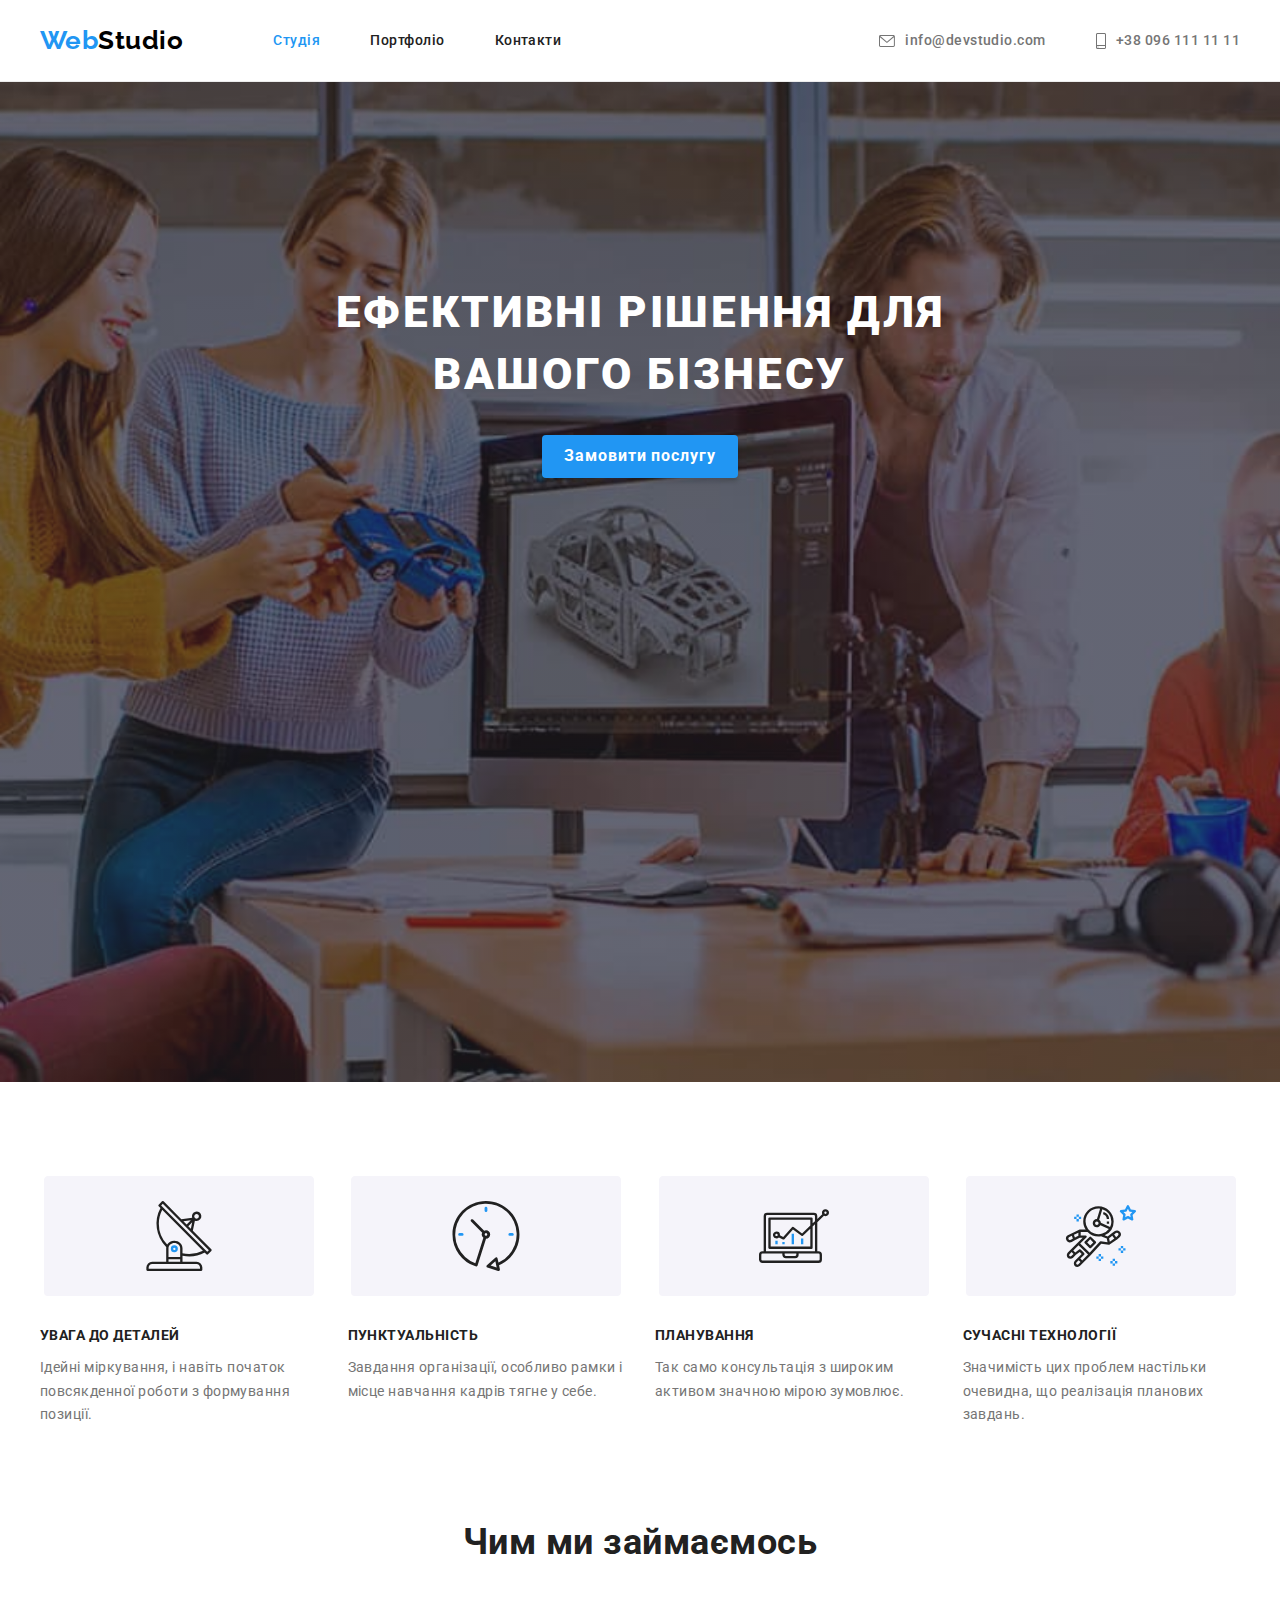
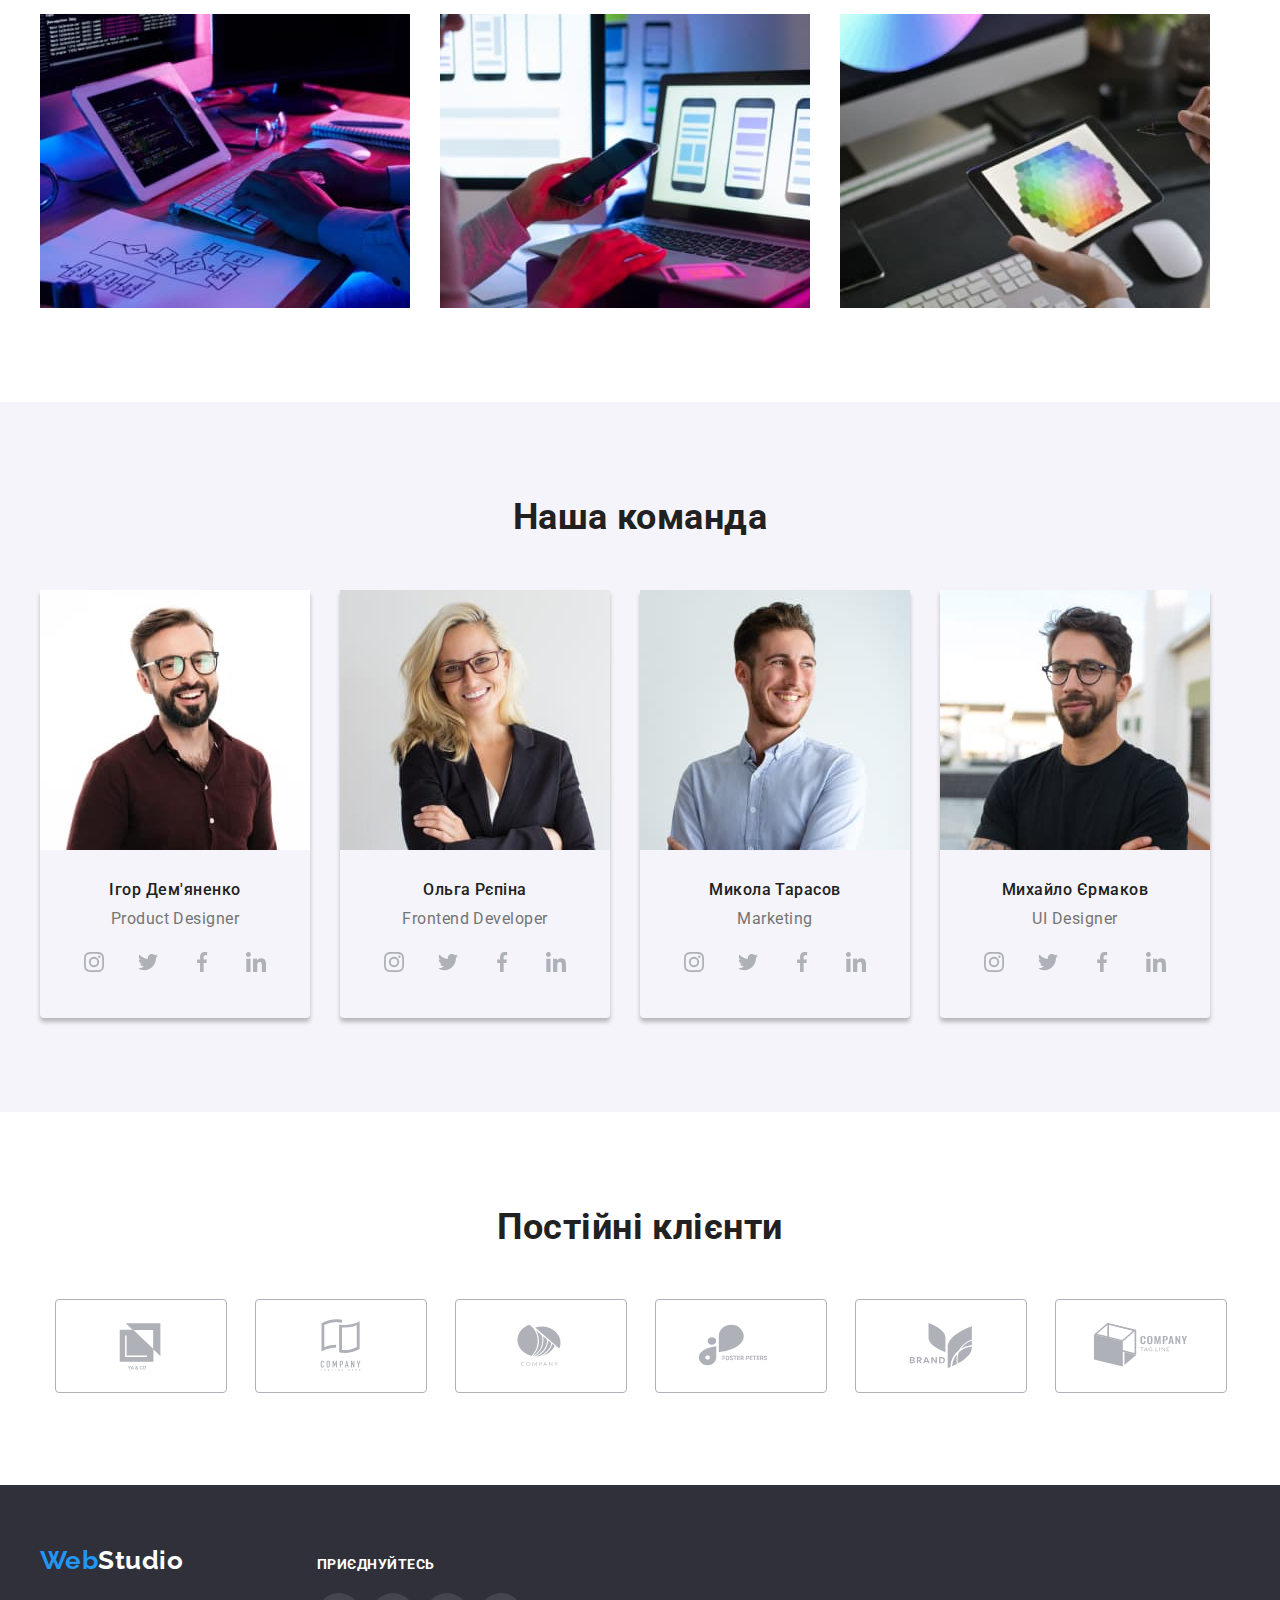
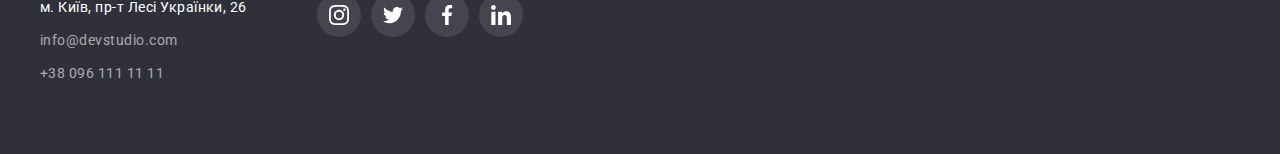
==== index.html @ fdce0c1a "hw4" ====
<!DOCTYPE html>
<html lang="uk">
<head>
    <meta charset="UTF-8">
    <meta http-equiv="X-UA-Compatible" content="IE=edge">
    <meta name="viewport" content="width=device-width, initial-scale=1.0">
    <link rel="preconnect" href="https://fonts.googleapis.com">
    <link rel="preconnect" href="https://fonts.gstatic.com" crossorigin>
    <link href="https://fonts.googleapis.com/css2?family=Raleway:wght@700&family=Roboto:wght@400;500;700;900&display=swap" rel="stylesheet">
    <link rel="stylesheet" href="https://cdnjs.cloudflare.com/ajax/libs/modern-normalize/1.1.0/modern-normalize.min.css" integrity="sha512-wpPYUAdjBVSE4KJnH1VR1HeZfpl1ub8YT/NKx4PuQ5NmX2tKuGu6U/JRp5y+Y8XG2tV+wKQpNHVUX03MfMFn9Q==" crossorigin="anonymous" referrerpolicy="no-referrer"/>
    <link rel="stylesheet" href="./css/styles.css">
    <title>Студія</title>
</head>
<body>
  <header class="header">
    <div class="container">
    <nav class="nav-item">
      <a href="./" class="emblem header-logo"><span class="web-logo">Web</span><span class="studio-logo">Studio</span></a>
    <ul class="site-nav">
      <li class="site-nav-item"><a href="./" class="link current">Студія</a></li>
      <li class="site-nav-item"><a href="./portfolio.html" class="link">Портфоліо</a></li>
      <li class="site-nav-item"><a href="./" class="link">Контакти</a></li>
    </ul>
    <ul class="contact-nav">
      <li class="contact-nav-item"><a class="contact-nav-item" href="mailto:info@devstudio.com"><svg class="header-icon" width="16" height="12"><use href="./image/sprite.svg#icon-envelope"></use></svg>info@devstudio.com</a></li>
      <li class="contact-nav-item"><a class="contact-nav-item" href="tel:+380961111111"><svg class="header-icon" width="10" height="16"><use href="./image/sprite.svg#icon-smartphone"></use></svg>+38 096 111 11 11</a></li>
    </ul>
    </nav>
    </div>
  </header> 
  <main>
    <section class="banner">
      <div class="container">
      <h1 class="banner-title">Ефективні рішення для вашого бізнесу</h1>
      <button type="button" class="button text-button">Замовити послугу</button>
    </div>
    </section>
  <!--Особливості-->
  <section class="section-feature">
    <div class="container">
    <h2 class="visually-hidden">Особливості</h2>
    <ul class="feature">
      <li class="feature-item">
        <div class="feature-picture">
         <svg width="270" height="120" class="feature-icon"><use href="./image/sprite.svg#icon-details"></use></svg>
        </div>
        <h3 class="feature-title">УВАГА ДО ДЕТАЛЕЙ</h3>
        <p class="feature-text">Ідейні міркування, і навіть початок повсякденної роботи з формування позиції.</p>
      </li>
      <li class="feature-item">
        <div class="feature-picture">
         <svg width="270" height="120" class="feature-icon"><use href="./image/sprite.svg#icon-time"></use></svg>
        </div>
        <h3 class="feature-title">ПУНКТУАЛЬНІСТЬ</h3>
        <P class="feature-text">Завдання організації, особливо рамки і місце навчання кадрів тягне у себе.</P>
      </li>
      <li class="feature-item">
        <div class="feature-picture">
         <svg width="270" height="120" class="feature-icon"><use href="./image/sprite.svg#icon-planing"></use></svg>
        </div>
        <h3 class="feature-title">ПЛАНУВАННЯ</h3>
        <p class="feature-text">Так само консультація з широким активом значною мірою зумовлює.</p>
      </li>
      <li class="feature-item">
        <div class="feature-picture">
         <svg width="270" height="120" class="feature-icon"><use href="./image/sprite.svg#icon-technologist"></use></svg>
        </div>
        <h3 class="feature-title">СУЧАСНІ ТЕХНОЛОГІЇ</h3>
        <p class="feature-text">Значимість цих проблем настільки очевидна, що реалізація планових завдань.</p>
      </li>
    </ul>
    </div>
  </section>
  <!--Чим ми займаємось-->
  <section class="section">
    <div class="container">
    <h2 class="section-title ">Чим ми займаємось</h2>
    <ul class="section-group">
      <li class="section-item">
        <img src="./image/box1.jpg" alt="людина друкує на клавіатурі" width="370" height="294">
      </li>
      <li class="section-item">
        <img src="./image/box2.jpg" alt="людина тримає телефон в руках" width="370" height="294">
      </li>
      <li class="section-item">
        <img src="./image/box3.jpg" alt="людина тримає планшет і стилус" width="370" height="294">
      </li>
    </ul>
    </div>
  </section>
  <!--Наша команда-->
  <section class="team">
    <div class="container">
    <h2 class="team-title">Наша команда</h2>
    <ul class="team-list">
      <li class="team-item">
        <img src="./image/teamcard1.jpg" alt="чоловік шатен в окулярах" width="270" height="260" class="image">
        <div class="team-text team-sub">
           <h2 class="team-name">Ігор Дем'яненко</h2>
           <p class="team-work">Product Designer</p>
          <ul class="team-sub-list">
            <li class="team-sub-item">
              <a class="team-sub-link" href="#">
                <svg class="team-sub-icon" width="20" height="20">
                  <use href="./image/sprite.svg#icon-instagram"></use>
                </svg>
              </a>
            </li>
            <li class="team-sub-item">
              <a class="team-sub-link" href="#">
              <svg class="team-sub-icon" width="20" height="20">
                <use href="./image/sprite.svg#icon-twitter"></use>
              </svg>
              </a>
            </li>
            <li class="team-sub-item">
              <a class="team-sub-link" href="#">
              <svg class="team-sub-icon" width="20" height="20">
                <use href="./image/sprite.svg#icon-facebook"></use>
              </svg>
               </a>
            </li>
            <li class="team-sub-item">
              <a class="team-sub-link" href="#">
              <svg class="team-sub-icon" width="20" height="20">
                <use href="./image/sprite.svg#icon-linkedin"></use>
              </svg>
              </a>
            </li>
          </ul>
        </div>
      </li>
      <li class="team-item">
        <img src="./image/teamcard2.jpg" alt="жінка блондинка в окулярах" width="270" height="260" class="image">
        <div class="team-text">
          <h2 class="team-name">Ольга Рєпіна</h2>
          <p class="team-work">Frontend Developer</p>
          <ul class="team-sub-list">
            <li class="team-sub-item">
              <a class="team-sub-link" href="#">
                <svg class="team-sub-icon" width="20" height="20">
                  <use href="./image/sprite.svg#icon-instagram"></use>
                </svg>
              </a>
            </li>
            <li class="team-sub-item">
              <a class="team-sub-link" href="#">
              <svg class="team-sub-icon" width="20" height="20">
                <use href="./image/sprite.svg#icon-twitter"></use>
              </svg>
            </a>
            </li>
            <li class="team-sub-item">
              <a class="team-sub-link" href="#">
              <svg class="team-sub-icon" width="20" height="20">
                <use href="./image/sprite.svg#icon-facebook"></use>
              </svg>
            </a>
            </li>
            <li class="team-sub-item">
              <a class="team-sub-link" href="#">
              <svg class="team-sub-icon" width="20" height="20">
                <use href="./image/sprite.svg#icon-linkedin"></use>
              </svg>
            </a>
            </li>
          </ul>
        </div>
      </li>
      <li class="team-item">
        <img src="./image/teamcard3.jpg" alt="чоловік шатен в блакитній сорочці" width="270" height="260" class="image">
        <div class="team-text">
           <h2 class="team-name">Микола Тарасов</h2>
           <p class="team-work">Marketing</p>
          <ul class="team-sub-list">
            <li class="team-sub-item">
              <a class="team-sub-link" href="#">
                <svg class="team-sub-icon" width="20" height="20">
                  <use href="./image/sprite.svg#icon-instagram"></use>
                </svg>
              </a>
            </li>
            <li class="team-sub-item">
              <a class="team-sub-link" href="#">
              <svg class="team-sub-icon" width="20" height="20">
                <use href="./image/sprite.svg#icon-twitter"></use>
              </svg>
            </a>
            </li>
            <li class="team-sub-item">
              <a class="team-sub-link" href="#">
              <svg class="team-sub-icon" width="20" height="20">
                <use href="./image/sprite.svg#icon-facebook"></use>
              </svg>
            </a>
            </li>
            <li class="team-sub-item">
              <a class="team-sub-link" href="#">
              <svg class="team-sub-icon" width="20" height="20">
                <use href="./image/sprite.svg#icon-linkedin"></use>
              </svg>
            </a>
            </li>
          </ul>
        </div>
      </li>
      <li class="team-item">
        <img src="./image/teamcard4.jpg" alt="бородатий чоловік брюнет в окулярах" width="270" height="260" class="image">
        <div class="team-text">
           <h2 class="team-name">Михайло Єрмаков</h2>
           <p class="team-work">UI Designer</p>
          <ul class="team-sub-list">
            <li class="team-sub-item">
              <a class="team-sub-link" href="#">
                <svg class="team-sub-icon" width="20" height="20">
                  <use href="./image/sprite.svg#icon-instagram"></use>
                </svg>
              </a>
            </li>
            <li class="team-sub-item">
              <a class="team-sub-link" href="#">
              <svg class="team-sub-icon" width="20" height="20">
                <use href="./image/sprite.svg#icon-twitter"></use>
              </svg>
            </a>
            </li>
            <li class="team-sub-item">
              <a class="team-sub-link" href="#">
              <svg class="team-sub-icon" width="20" height="20">
                <use href="./image/sprite.svg#icon-facebook"></use>
              </svg>
            </a>
            </li>
            <li class="team-sub-item">
              <a class="team-sub-link" href="#">
              <svg class="team-sub-icon" width="20" height="20">
                <use href="./image/sprite.svg#icon-linkedin"></use>
              </svg>
            </a>
            </li>
          </ul>
        </div>
      </li>
    </ul>
    </div>
  </section>
  <section class="clients">
    <div class="contain">
      <h2 class="clients-title">Постійні клієнти</h2>
      <ul class="clients-list">
        <li class="clients-item">
          <a class="clients-link" href="#">
            <svg class="clients-logo" width="106" height="60">
              <use href="./image/sprite.svg#icon-yaandco"></use>
            </svg>
          </a>
        </li>
        <li class="clients-item">
          <a class="clients-link" href="#">
            <svg class="clients-logo" width="106" height="60">
              <use href="./image/sprite.svg#icon-taglinehere"></use>
            </svg>
          </a>
        </li>
        <li class="clients-item">
          <a class="clients-link" href="#">
            <svg class="clients-logo" width="106" height="60">
              <use href="./image/sprite.svg#icon-company"></use>
            </svg>
          </a>
        </li>
        <li class="clients-item">
          <a class="clients-link" href="#">
            <svg class="clients-logo" width="106" height="60">
              <use href="./image/sprite.svg#icon-fosterpeters"></use>
            </svg>
          </a>
        </li>
        <li class="clients-item">
          <a class="clients-link" href="#">
            <svg class="clients-logo" width="106" height="60">
              <use href="./image/sprite.svg#icon-brand"></use>
            </svg>
          </a>
        </li>
        <li class="clients-item">
          <a class="clients-link" href="#">
            <svg class="clients-logo" width="106" height="60">
              <use href="./image/sprite.svg#icon-tagline"></use>
            </svg>
          </a>
        </li>
      </ul>
    </div>
  </section>
  </main>
  <footer class="footer">
    <div class="container footer-content">
      <div class="footer-connection">
      <a href="./" class="emblem footer-logo"><span class="web-logo">Web</span><span class="studio-logo-footer">Studio</span></a>
      <address>
      <ul class="footer-information">
        <li class="footer-item"><a href="https://goo.gl/maps/CPtrU1FHBa2aNyZL9" target="_blank" rel="noopener noreferrer nofollow" class="footer-adress">м. Київ, пр-т Лесі Українки, 26</a>  </li>
        <li class="footer-item"><a href="mailto:info@devstudio.com" class="footer-contact">info@devstudio.com</a></li>
        <li class="footer-item"><a href="tel:+380961111111" class="footer-contact">+38 096 111 11 11</a></li>
      </ul>
      </address>
      </div>
      <div class="subscribe">
        <span class="subscribe-title">ПРИЄДНУЙТЕСЬ</span>
        <ul class="subscribe-list">
        <li class="subscribe-item">
          <a class="subscribe-link" href="#">
            <svg  width="20px" height="20px">
              <use class="subsribe-icon" href="./image/sprite.svg#icon-instagram"></use>
            </svg>
          </a>
        </li>
        <li class="subscribe-item">
          <a class="subscribe-link" href="#">
            <svg class="subsribe-icon" width="20" height="20">
              <use href="./image/sprite.svg#icon-twitter" ></use>
            </svg>
          </a>
        </li>
        <li class="subscribe-item">
          <a class="subscribe-link" href="#">
            <svg class="subsribe-icon" width="20" height="20">
              <use href="./image/sprite.svg#icon-facebook" ></use>
            </svg>
          </a>
        </li>
        <li class="subscribe-item"> 
          <a class="subscribe-link" href="#">
            <svg class="subsribe-icon" width="20" height="20">
             <use href="./image/sprite.svg#icon-linkedin" ></use>
            </svg>
          </a>
        </li>
        </ul>
      </div>
    </div>
  </footer>
</body>
</html>
---- css/styles.css ----
:root{--main-background-color:#FFFFFF;
--title-text-color:#212121;
--main-text-color:#757575;
--accent:#2196F3;
--fill-icon:#AFB1B8;}

/* основний колір фону #F5F5F5 */
/* колір хедера #ECECEC */
/* колір головної секції #2F303A */
/* колір командної секції #F5F4FA*/
/* колір футера #2F303A */

body{
    margin: 0;
    background-color: var(--main-background-color);
    color: var(--main-text-color); 
    font-family: Roboto, Geneva, Arial, Helvetica, sans-serif;
    letter-spacing:0.03em;
}
.header{display: flex;
    background-color:var(--main-background-color);
    border-bottom: 1px solid #ECECEC;}
ul,h1,h2,h3,p {
    padding:0;
    margin:0;
    list-style: none;
    }
.container{
    padding-left: 15px;
    padding-right: 15px;
    margin-left: auto;
    margin-right: auto;
    width: 1200px;
}
.image{display: block;}

/* Навігація сайту */
.nav-item{display: flex; align-items: center;}
.site-nav { display: flex;}
.site-nav-item {margin-right: 50px;}
.site-nav-item:last-child{margin-right: 0;}
.site-nav .link {
    display: block;
    padding-top: 30px;
    padding-bottom: 30px;
    color:var(--title-text-color);
    text-decoration: none; 
    font-weight: 500;
    font-size: 14px; 
    line-height: 1.1;
} 
.site-nav .link:hover, .site-nav .link:focus {color:var(--accent)}
.site-nav .link.current{color:var(--accent);}
.contact-nav {display: flex; margin-left: auto;}
.contact-nav-item {
    display: inline-flex;
    align-items: center;
    margin-right: 50px;}
.contact-nav-item:last-child{margin-right: 0;}
.contact-nav a {
    color:var(--main-text-color);
    text-decoration: none;
    font-weight: 500;
    font-size: 14px; 
    line-height: 1.1;
}
.contact-nav a:hover, .contact-nav a:focus, .header-icon:hover {color:var(--accent); fill: var(--accent);}
.header-icon{
    margin-right: 10px;
    fill:currentColor;}
.emblem{text-decoration: none;
    font-family: 'Raleway';
    font-weight: 700; 
    font-size: 26px; 
    line-height:1.2;}
.web-logo{
    color:var(--accent); 
    font-family: 'Raleway';
    font-weight: 700;
}
.studio-logo{
    color:#000000;
    font-family: 'Raleway';
    font-weight: 700;
}
.header-logo {
    margin-right: 90px;
    padding-top:25px;
    padding-bottom: 25px;
}
.current {color: var(--accent);text-decoration: none;}

/* Основний контент Студії */

.visually-hidden {
    position: absolute;
    width: 1px;
    height: 1px;
    margin: -1px;
    border: 0;
    padding: 0;
    white-space: nowrap;
    clip-path: inset(100%);
    clip: rect(0 0 0 0);
    overflow: hidden;
}

.section-title, .team-title, .clients-title {
    margin-bottom: 50px;
    color: var(--title-text-color);
    font-size: 36px;
    line-height:1.2;
    text-align: center;
    margin-top: 0;
}
.feature-text, .team-work {color:var(--main-text-color);}
/* Банер */
.banner{padding-top: 200px;
    padding-bottom: 200px;
    text-align: center;
    max-width:1600px;
    height: 600px;
    margin-left: auto;
    margin-right: auto;
    background-image: linear-gradient(to right, rgba(47,48,58,0.4), rgba(47,48,58,0.4)), url(../image/banner.jpg);
    background-color: #2F303A;
    background-repeat: no-repeat;
    background-position: center;
    background-size:cover;}
.banner-title{
    margin-top: 0;
    margin-right: auto;
    margin-left: auto;
    margin-bottom: 0;
    margin-bottom: 30px;
    width: 700px;
    color:var(--main-background-color);
    font-size: 44px;
    font-weight: 900;
    line-height: 1.4;
    letter-spacing: 0.06em; 
    text-transform: uppercase;
}
.button{
    padding: 10px 30px;
    background-color:#2196F3;
    border:none;
    box-shadow: 0px 4px 4px rgba(0, 0, 0, 0.15);
    border-radius: 4px;
    cursor: pointer;
    font-family: inherit;
}
.button :hover, .button :focus {background-color:#188CE8}
.text-button{
    color: #FFFFFF;
    font-size: 16px; 
    line-height: 1.9; 
    font-weight: 700;
    letter-spacing: 0.06em;
}
/* Особливості */
.section-feature {
    background-color: var(--main-background-color);
    padding-top: 94px;
    padding-bottom: 94px; 
}
.feature{display: flex;}
.feature-item{flex-basis: calc((100% - 90px) / 4); padding: 0; margin-right: 30px;}
.feature-picture{
    display: flex;
    justify-content: center;
    height: 120px;
    border-radius: 4px;
    margin-bottom: 30px;}
.feature-icon{
    width: 270px;
    height: 120px;
    fill: currentColor;}
.feature-item:last-child{margin-right: 0;}
.feature-title{
    color: var(--title-text-color); 
    font-size: 14px; 
    line-height: 1.4; 
    text-transform: uppercase;
    margin-bottom: 10px;
    margin-top: 0;
}
.feature-text{ font-size: 14px; line-height:1.7;}
/* Чим ми займаємось */
.section{ 
    padding-bottom: 94px;
    background-color:var(--main-background-color);}
.section-group{display: flex;align-items: center;}
.section-item{
    margin-right: 30px;
    width: 370px;
    height: 294px;}
.section-item:last-child{margin-right: 0;}
/* Наша команда */
.team{
    padding-top: 94px;
    padding-bottom: 94px;
    margin-top: 0;
    background-color:#F5F4FA;}
.team-name{margin-bottom: 10px;
    color:var(--title-text-color);
    font-size: 16px;
    line-height:1.2;
    text-align: center;
    font-weight: 500;}
.team-list{display:flex; align-items: center;}
.team-item{
    margin-right: 30px;
    width: 270px;
    height: 428px;
    box-shadow:0px 4px 4px rgba(0, 0, 0, 0.25);
    border-radius: 0px 0px 4px 4px;}
.team-work{
    font-size: 16px;
    line-height: 1.2; 
    text-align: center;}
.team-text{padding-top: 30px; padding-bottom: 30px;}
.team-item:last-child{margin-right: 0;}
.team-sub-list{display: flex;
    justify-content: center;
    gap: 10px;
    margin-top: 12px;}
.team-sub-link{
    display: flex;
    justify-content: center;
    align-items: center;
    width: 44px;
    height: 44px;
    border-radius: 50%;
    fill:var(--fill-icon);}
.team-sub-link:hover {fill:#FFFFFF;background-color: var(--accent);}

    /* Постійні клієнти */

.clients{
    padding-top: 94px;
    padding-bottom: 94px;
    margin-top: 0;
    background-color:var(--main-background-color);}
.clients-list{
    display:flex; 
    align-items: center; 
    justify-content: center;}
.clients-item{
    margin-right: 30px; 
    width: 170px; 
    height: 92px;}
.clients-item:last-child{margin-right: 0;}
.clients-link{ display: flex;
    justify-content: center;
    align-items: center;
    width: 100%;
    height: 100%;
    border: 1px solid var(--fill-icon);
    border-radius: 4px;
    fill: var(--fill-icon);}
.clients-link:hover {border: 1px solid var(--accent); fill:var(--accent);}

    /* Портфоліо */

.filter{padding-top: 94px; padding-bottom: 94px;}
.buttonlist{display:flex; 
    margin-bottom: 50px;
    align-items: center;
    justify-content: center;}
.buttonlist-item{margin-right: 8px;}
.buttonlist-item:last-child{margin-right: 0;}
.filter-button{
    display: flex;
    text-align: center;
    cursor: pointer;
    background-color: #F5F4FA; 
    color:var(--title-text-color); 
    border:none;
    font-weight: 500; 
    font-size: 16px;
    line-height: 1.6;
    font-family: inherit;
    border-radius: 4px;
}
.text-button{padding: 6px 22px;}
.filter-button:hover,.filter-button:focus {background-color: var(--accent);
    color:var(--main-background-color);
    box-shadow:0px 4px 4px rgba(0, 0, 0, 0.25);}
.projects{display:flex;flex-wrap:wrap;}
.projects-item{
    margin-right: 30px;
    margin-bottom: 30px;
    width: 370px;
}
.projects-item:hover{box-shadow:0px 4px 4px rgba(0, 0, 0, 0.25);}
.projects-item:nth-child(3n){margin-right: 0;}
.projects-item:nth-last-child(-n + 3){margin-bottom: 0;}
.projects-link{text-decoration: none;}
.projects-name{
    color:var(--title-text-color); 
    font-weight:700;
    font-size: 18px;
    line-height: 2; 
    letter-spacing: 0.06em;}
.projects-mean{
    color:var(--main-text-color);
    font-size: 16px;
    line-height: 1.9;}
.projects-text{padding: 20px 24px; border-right:1px solid #EEEEEE; border-bottom:1px solid #EEEEEE; border-left: 1px solid #EEEEEE;}

/* Підвал сайту */

.footer{padding-top: 60px;
    padding-bottom: 60px;
    background-color: #2F303A;}
.footer-content{display: flex; align-items: baseline;}
.footer-logo{display: block;
    margin-bottom: 20px;
    font-style: normal;}
.studio-logo-footer{color:var(--main-background-color)}
.footer-information{font-style:normal;}
.footer-item{margin-bottom: 9px;}
.footer-adress{
    color: var(--main-background-color);
    text-decoration:none;
    font-size: 14px;
    line-height:1.7;}
.footer-contact{
    color: rgba(255, 255, 255, 0.6);
    text-decoration:none;
    font-size: 14px;
    line-height:1.7;}
.footer-contact:hover , .footer-contact:focus{color:var(--accent);}

.subscribe{margin-left: 70px;}
.subscribe-title{
    font-weight: 700;
    font-size: 14px;
    line-height: 1.1;
    text-transform: uppercase;
    color:#FFFFFF;}
.subscribe-list{ display:flex; 
    align-items: center; 
    justify-content: center;
    margin-top: 20px;}
.subscribe-item{margin-right: 10px;}
.subscribe-link{ 
    display: flex;
    justify-content: center;
    align-items: center;
    background: rgba(255,255,255,0.1);
    border-radius: 50%;
    width: 44px;
    height: 44px;
    fill: #FFFFFF;}
.subscribe-link:hover{background-color: var(--accent);}
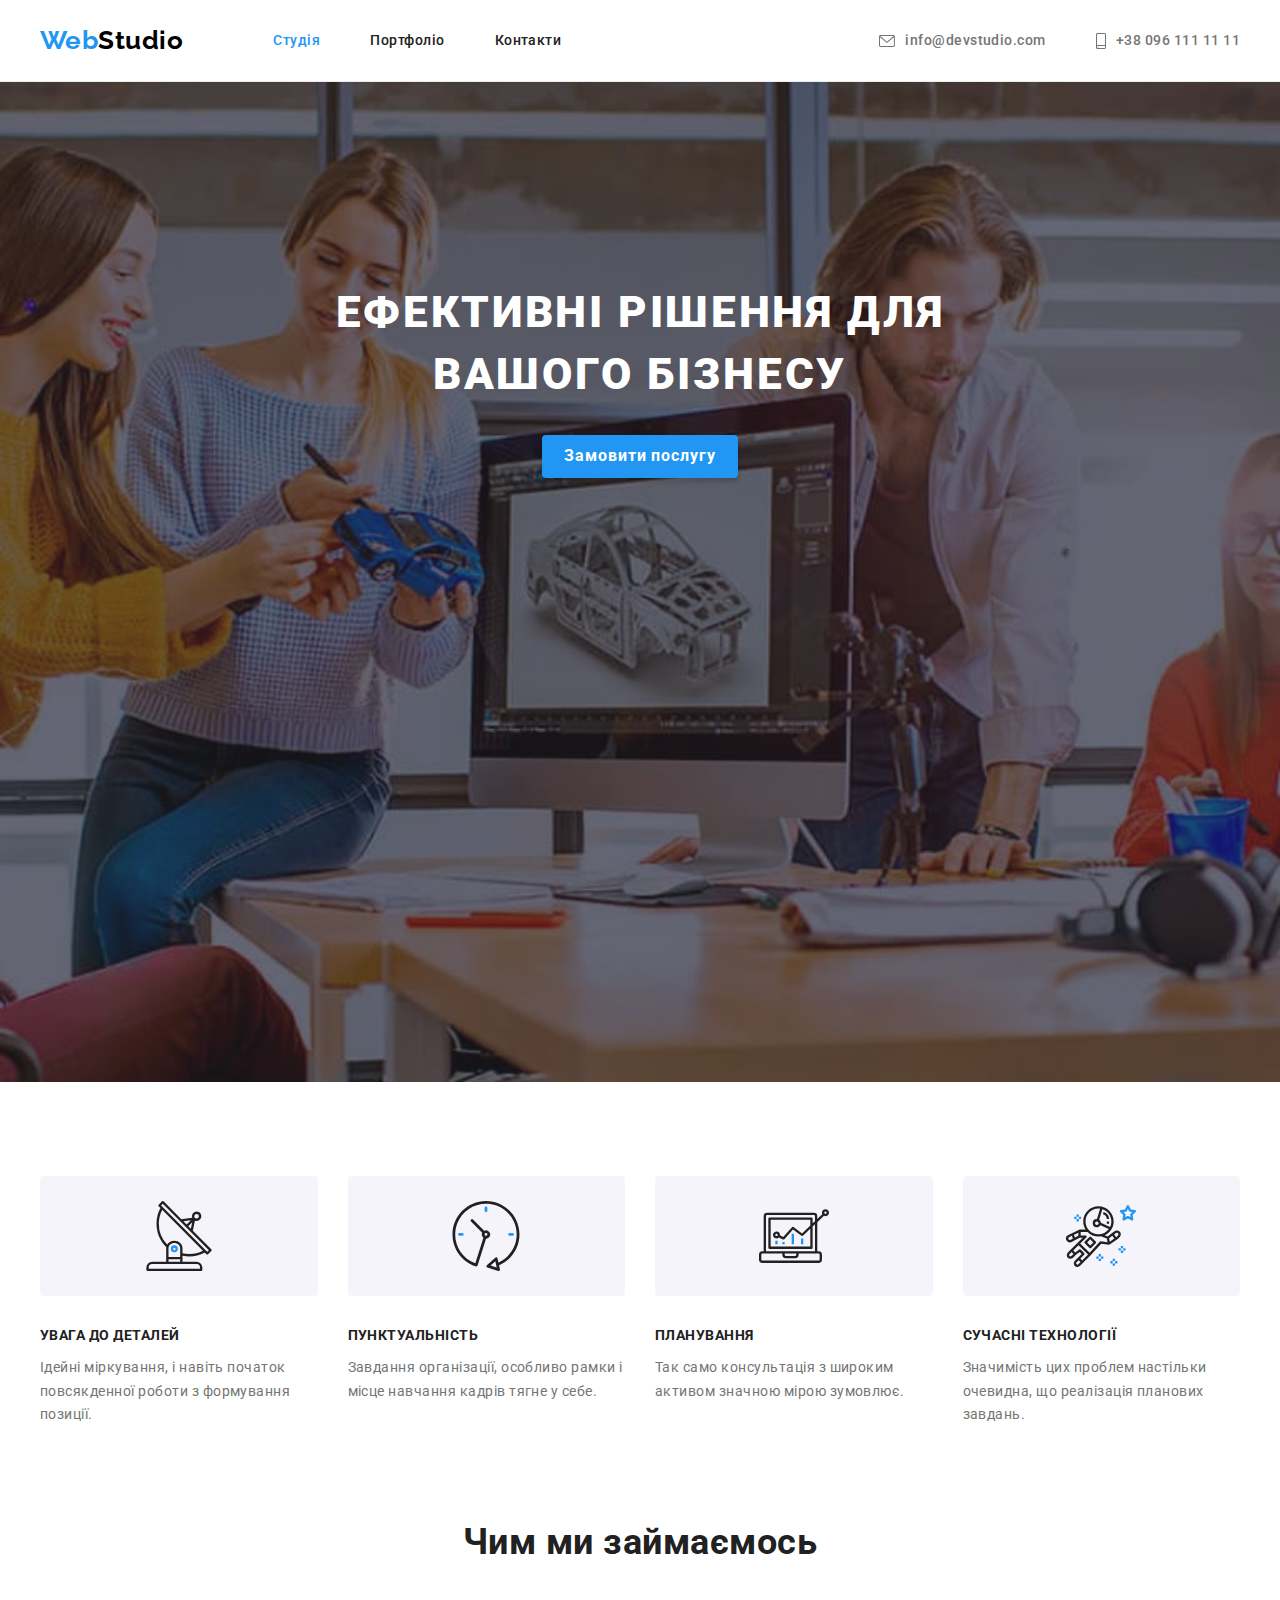
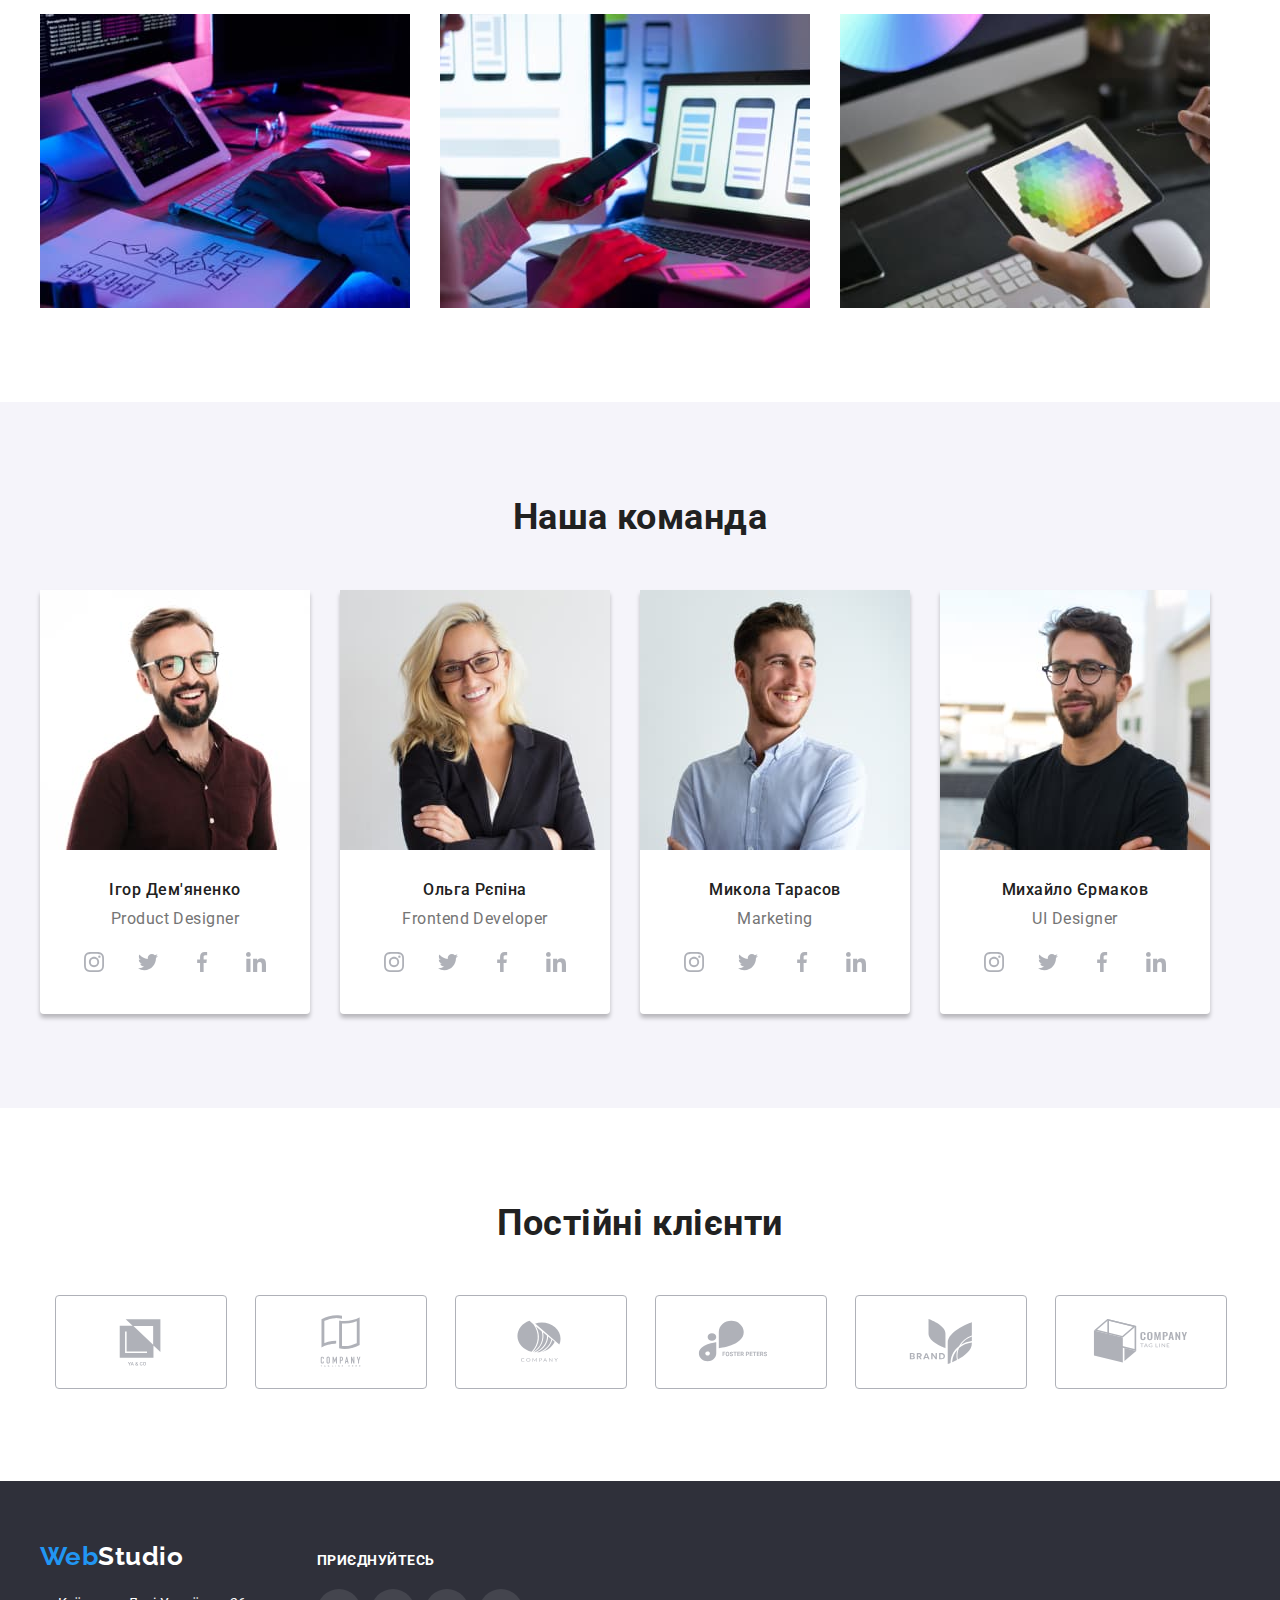
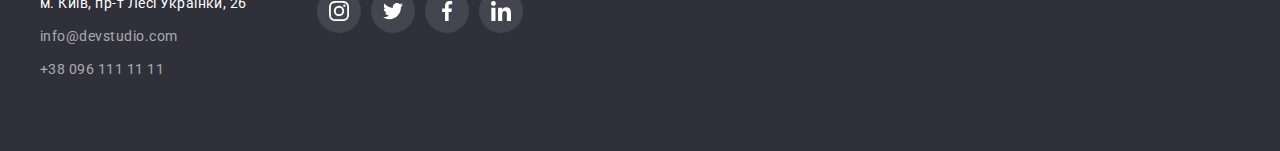
==== commit 84c2e975: "hw5" ====
--- a/index.html
+++ b/index.html
@@ -42,28 +42,28 @@
     <ul class="feature">
       <li class="feature-item">
         <div class="feature-picture">
-         <svg width="270" height="120" class="feature-icon"><use href="./image/sprite.svg#icon-details"></use></svg>
+         <svg width="70" height="70" class="feature-icon"><use href="./image/sprite.svg#icon-antena"></use></svg>
         </div>
         <h3 class="feature-title">УВАГА ДО ДЕТАЛЕЙ</h3>
         <p class="feature-text">Ідейні міркування, і навіть початок повсякденної роботи з формування позиції.</p>
       </li>
       <li class="feature-item">
         <div class="feature-picture">
-         <svg width="270" height="120" class="feature-icon"><use href="./image/sprite.svg#icon-time"></use></svg>
+         <svg width="70" height="70" class="feature-icon"><use href="./image/sprite.svg#icon-clock"></use></svg>
         </div>
         <h3 class="feature-title">ПУНКТУАЛЬНІСТЬ</h3>
         <P class="feature-text">Завдання організації, особливо рамки і місце навчання кадрів тягне у себе.</P>
       </li>
       <li class="feature-item">
         <div class="feature-picture">
-         <svg width="270" height="120" class="feature-icon"><use href="./image/sprite.svg#icon-planing"></use></svg>
+         <svg width="70" height="70" class="feature-icon"><use href="./image/sprite.svg#icon-diagram"></use></svg>
         </div>
         <h3 class="feature-title">ПЛАНУВАННЯ</h3>
         <p class="feature-text">Так само консультація з широким активом значною мірою зумовлює.</p>
       </li>
       <li class="feature-item">
         <div class="feature-picture">
-         <svg width="270" height="120" class="feature-icon"><use href="./image/sprite.svg#icon-technologist"></use></svg>
+         <svg width="70" height="70" class="feature-icon"><use href="./image/sprite.svg#icon-astronaut"></use></svg>
         </div>
         <h3 class="feature-title">СУЧАСНІ ТЕХНОЛОГІЇ</h3>
         <p class="feature-text">Значимість цих проблем настільки очевидна, що реалізація планових завдань.</p>
--- a/css/styles.css
+++ b/css/styles.css
@@ -1,13 +1,13 @@
 :root{--main-background-color:#FFFFFF;
 --title-text-color:#212121;
 --main-text-color:#757575;
+--add-background-color:#F5F4FA;
 --accent:#2196F3;
 --fill-icon:#AFB1B8;}
 
 /* основний колір фону #F5F5F5 */
 /* колір хедера #ECECEC */
 /* колір головної секції #2F303A */
-/* колір командної секції #F5F4FA*/
 /* колір футера #2F303A */
 
 body{
@@ -15,23 +15,20 @@
     background-color: var(--main-background-color);
     color: var(--main-text-color); 
     font-family: Roboto, Geneva, Arial, Helvetica, sans-serif;
-    letter-spacing:0.03em;
-}
+    letter-spacing:0.03em;}
 .header{display: flex;
     background-color:var(--main-background-color);
     border-bottom: 1px solid #ECECEC;}
 ul,h1,h2,h3,p {
     padding:0;
     margin:0;
-    list-style: none;
-    }
+    list-style: none;}
 .container{
     padding-left: 15px;
     padding-right: 15px;
     margin-left: auto;
     margin-right: auto;
-    width: 1200px;
-}
+    width: 1200px;}
 .image{display: block;}
 
 /* Навігація сайту */
@@ -47,8 +44,7 @@
     text-decoration: none; 
     font-weight: 500;
     font-size: 14px; 
-    line-height: 1.1;
-} 
+    line-height: 1.1;} 
 .site-nav .link:hover, .site-nav .link:focus {color:var(--accent)}
 .site-nav .link.current{color:var(--accent);}
 .contact-nav {display: flex; margin-left: auto;}
@@ -62,8 +58,7 @@
     text-decoration: none;
     font-weight: 500;
     font-size: 14px; 
-    line-height: 1.1;
-}
+    line-height: 1.1;}
 .contact-nav a:hover, .contact-nav a:focus, .header-icon:hover {color:var(--accent); fill: var(--accent);}
 .header-icon{
     margin-right: 10px;
@@ -104,7 +99,6 @@
     clip: rect(0 0 0 0);
     overflow: hidden;
 }
-
 .section-title, .team-title, .clients-title {
     margin-bottom: 50px;
     color: var(--title-text-color);
@@ -114,7 +108,8 @@
     margin-top: 0;
 }
 .feature-text, .team-work {color:var(--main-text-color);}
-/* Банер */
+                                              /* Банер */
+
 .banner{padding-top: 200px;
     padding-bottom: 200px;
     text-align: center;
@@ -158,24 +153,22 @@
     font-weight: 700;
     letter-spacing: 0.06em;
 }
-/* Особливості */
+                                            /* Особливості */
+
 .section-feature {
     background-color: var(--main-background-color);
     padding-top: 94px;
-    padding-bottom: 94px; 
-}
+    padding-bottom: 94px;}
 .feature{display: flex;}
 .feature-item{flex-basis: calc((100% - 90px) / 4); padding: 0; margin-right: 30px;}
 .feature-picture{
     display: flex;
     justify-content: center;
+    align-items: center;
     height: 120px;
     border-radius: 4px;
-    margin-bottom: 30px;}
-.feature-icon{
-    width: 270px;
-    height: 120px;
-    fill: currentColor;}
+    margin-bottom: 30px;
+    background-color: var(--add-background-color);}
 .feature-item:last-child{margin-right: 0;}
 .feature-title{
     color: var(--title-text-color); 
@@ -186,7 +179,9 @@
     margin-top: 0;
 }
 .feature-text{ font-size: 14px; line-height:1.7;}
-/* Чим ми займаємось */
+
+                                         /* Чим ми займаємось */
+
 .section{ 
     padding-bottom: 94px;
     background-color:var(--main-background-color);}
@@ -196,12 +191,14 @@
     width: 370px;
     height: 294px;}
 .section-item:last-child{margin-right: 0;}
-/* Наша команда */
+
+                                            /* Наша команда */
+
 .team{
     padding-top: 94px;
     padding-bottom: 94px;
     margin-top: 0;
-    background-color:#F5F4FA;}
+    background-color:var(--add-background-color);}
 .team-name{margin-bottom: 10px;
     color:var(--title-text-color);
     font-size: 16px;
@@ -212,9 +209,9 @@
 .team-item{
     margin-right: 30px;
     width: 270px;
-    height: 428px;
     box-shadow:0px 4px 4px rgba(0, 0, 0, 0.25);
-    border-radius: 0px 0px 4px 4px;}
+    border-radius: 0px 0px 4px 4px;
+background-color: var(--main-background-color);}
 .team-work{
     font-size: 16px;
     line-height: 1.2; 
@@ -233,7 +230,7 @@
     height: 44px;
     border-radius: 50%;
     fill:var(--fill-icon);}
-.team-sub-link:hover {fill:#FFFFFF;background-color: var(--accent);}
+.team-sub-link:hover, .team-sub-link:focus {fill:var(--main-background-color);background-color: var(--accent);}
 
     /* Постійні клієнти */
 
@@ -259,7 +256,7 @@
     border: 1px solid var(--fill-icon);
     border-radius: 4px;
     fill: var(--fill-icon);}
-.clients-link:hover {border: 1px solid var(--accent); fill:var(--accent);}
+.clients-link:hover, .clients-link:focus {border: 1px solid var(--accent); fill:var(--accent);}
 
     /* Портфоліо */
 
@@ -318,7 +315,7 @@
 .footer-logo{display: block;
     margin-bottom: 20px;
     font-style: normal;}
-.studio-logo-footer{color:var(--main-background-color)}
+.studio-logo-footer{color:var(--main-background-color);}
 .footer-information{font-style:normal;}
 .footer-item{margin-bottom: 9px;}
 .footer-adress{
@@ -339,7 +336,7 @@
     font-size: 14px;
     line-height: 1.1;
     text-transform: uppercase;
-    color:#FFFFFF;}
+    color:var(--main-background-color);}
 .subscribe-list{ display:flex; 
     align-items: center; 
     justify-content: center;
@@ -353,5 +350,5 @@
     border-radius: 50%;
     width: 44px;
     height: 44px;
-    fill: #FFFFFF;}
-.subscribe-link:hover{background-color: var(--accent);}+    fill: var(--main-background-color);}
+.subscribe-link:hover, .subscribe-link:focus{background-color: var(--accent);}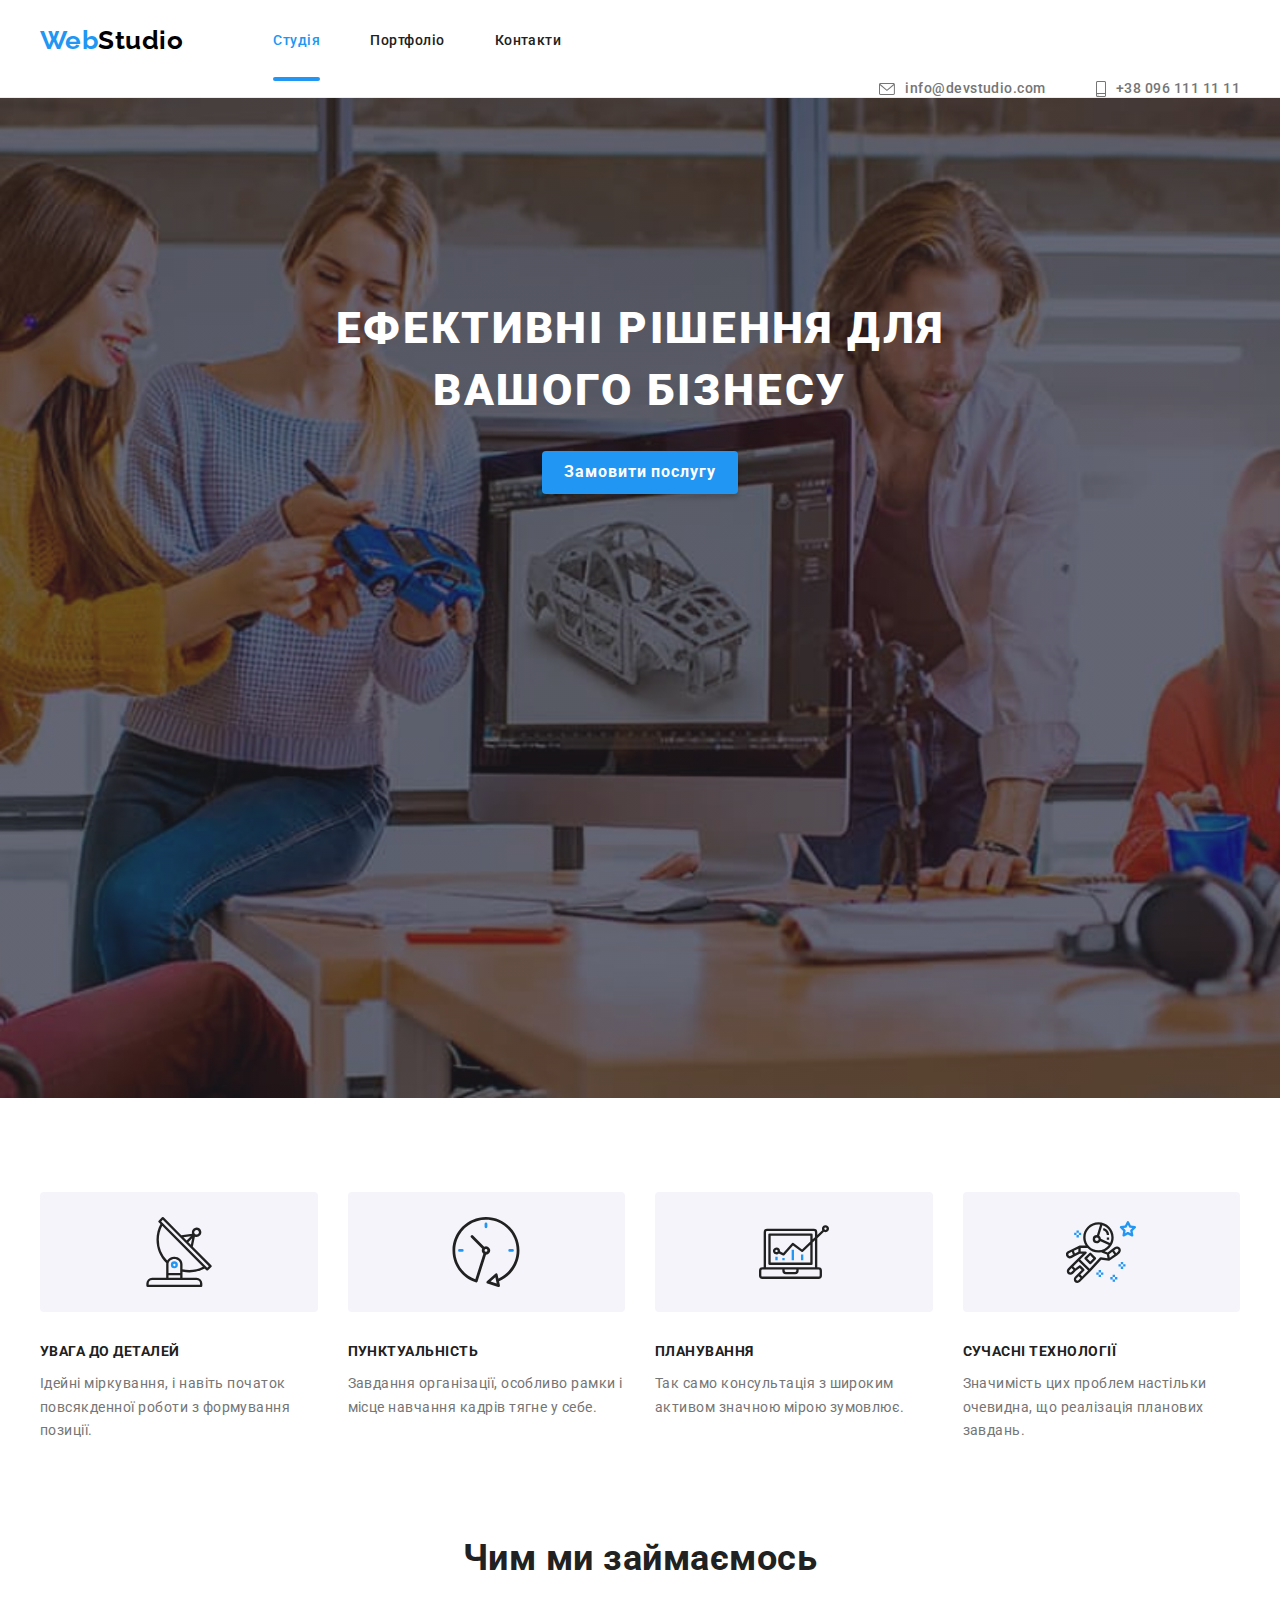
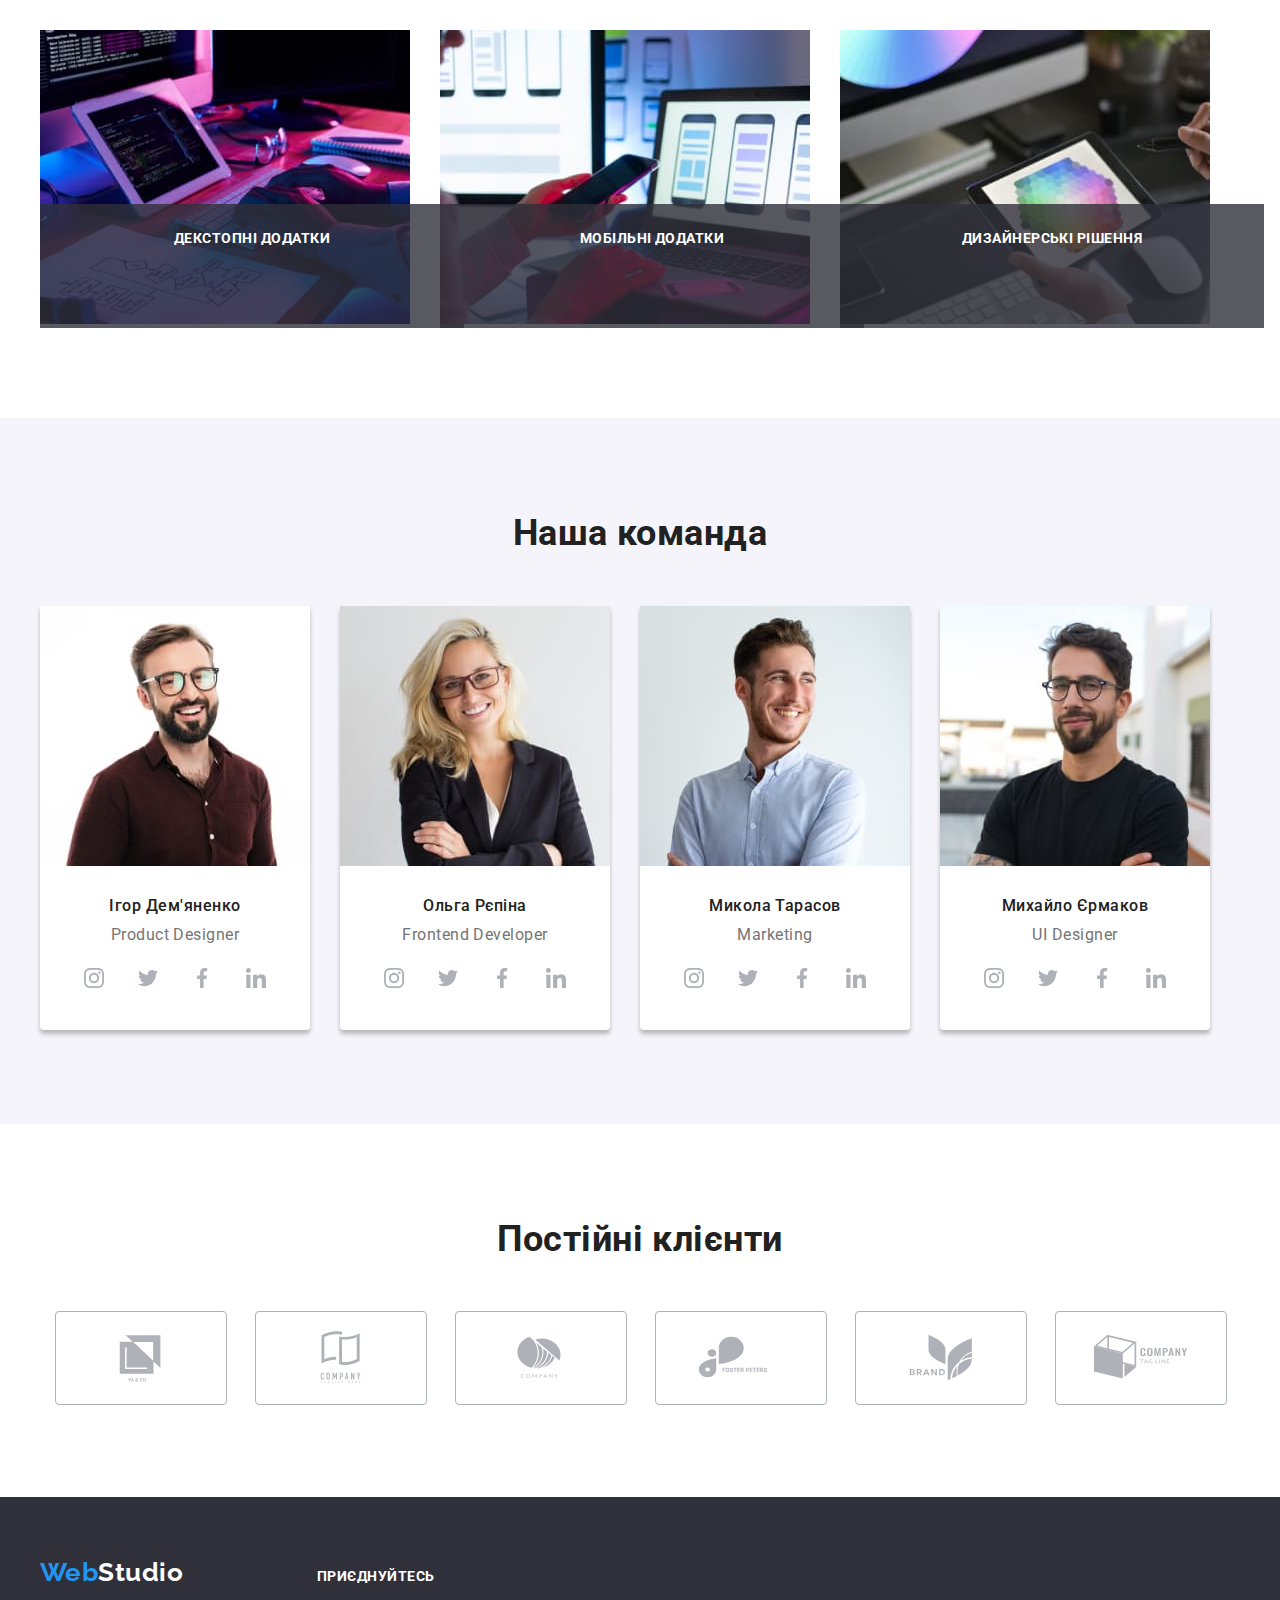
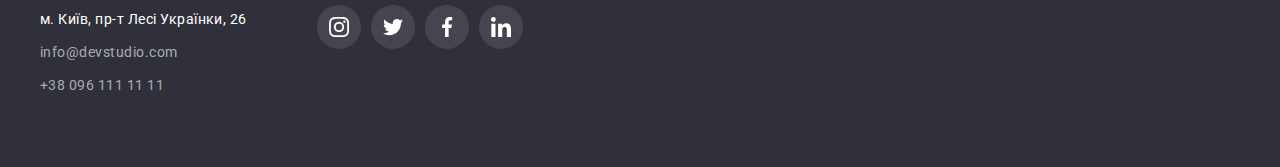
==== commit 0d53a96e: "hw5" ====
--- a/index.html
+++ b/index.html
@@ -21,11 +21,13 @@
       <li class="site-nav-item"><a href="./portfolio.html" class="link">Портфоліо</a></li>
       <li class="site-nav-item"><a href="./" class="link">Контакти</a></li>
     </ul>
+    </nav>
+    <div class="contact-box">
     <ul class="contact-nav">
       <li class="contact-nav-item"><a class="contact-nav-item" href="mailto:info@devstudio.com"><svg class="header-icon" width="16" height="12"><use href="./image/sprite.svg#icon-envelope"></use></svg>info@devstudio.com</a></li>
       <li class="contact-nav-item"><a class="contact-nav-item" href="tel:+380961111111"><svg class="header-icon" width="10" height="16"><use href="./image/sprite.svg#icon-smartphone"></use></svg>+38 096 111 11 11</a></li>
     </ul>
-    </nav>
+    </div>
     </div>
   </header> 
   <main>
@@ -77,13 +79,22 @@
     <h2 class="section-title ">Чим ми займаємось</h2>
     <ul class="section-group">
       <li class="section-item">
+        <div class="section-addition">
         <img src="./image/box1.jpg" alt="людина друкує на клавіатурі" width="370" height="294">
+        <div class="section-label"><p class="section-label-text">ДЕКСТОПНІ ДОДАТКИ</p></div>
+      </div>
       </li>
       <li class="section-item">
+        <div class="section-addition">
         <img src="./image/box2.jpg" alt="людина тримає телефон в руках" width="370" height="294">
+        <div class="section-label"><p class="section-label-text">МОБІЛЬНІ ДОДАТКИ</p></div>
+        </div>
       </li>
       <li class="section-item">
+        <div class="section-addition">
         <img src="./image/box3.jpg" alt="людина тримає планшет і стилус" width="370" height="294">
+        <div class="section-label"><p class="section-label-text">ДИЗАЙНЕРСЬКІ РІШЕННЯ</p></div>
+        </div>
       </li>
     </ul>
     </div>
--- a/css/styles.css
+++ b/css/styles.css
@@ -38,15 +38,28 @@
 .site-nav-item:last-child{margin-right: 0;}
 .site-nav .link {
     display: block;
+    position: relative;
     padding-top: 30px;
     padding-bottom: 30px;
     color:var(--title-text-color);
     text-decoration: none; 
     font-weight: 500;
     font-size: 14px; 
-    line-height: 1.1;} 
+    line-height: 1.1;}
+    /* transition-property: color;
+    transition-duration: 250ms;
+    transition-timing-function: cubic-bezier(0.4, 0, 0.2, 1)}  */
 .site-nav .link:hover, .site-nav .link:focus {color:var(--accent)}
 .site-nav .link.current{color:var(--accent);}
+.link.current::after{position: absolute;
+content:" ";
+bottom: -3px;;
+left:0;
+width: 100%;
+height: 4px;
+background: #2196F3;
+border-radius: 2px;}
+.contact-box{display: flex; margin-left: auto;}
 .contact-nav {display: flex; margin-left: auto;}
 .contact-nav-item {
     display: inline-flex;
@@ -191,6 +204,21 @@
     width: 370px;
     height: 294px;}
 .section-item:last-child{margin-right: 0;}
+.section-addition{position: relative;}
+.section-label{position:absolute;
+    bottom: 0; 
+    padding: 27px;
+    width: 370px;
+    height: 70px;
+    background-color: rgba(47, 48, 58, 0.8);}
+.section-label-text{
+    font-style: normal;
+    font-weight: 700;
+    font-size: 14px;
+    line-height: 1.14;
+    text-align: center;
+    text-transform: uppercase;
+    color:var(--main-background-color);}
 
                                             /* Наша команда */
 
@@ -278,8 +306,7 @@
     font-size: 16px;
     line-height: 1.6;
     font-family: inherit;
-    border-radius: 4px;
-}
+    border-radius: 4px;}
 .text-button{padding: 6px 22px;}
 .filter-button:hover,.filter-button:focus {background-color: var(--accent);
     color:var(--main-background-color);
@@ -288,8 +315,7 @@
 .projects-item{
     margin-right: 30px;
     margin-bottom: 30px;
-    width: 370px;
-}
+    width: 370px;}
 .projects-item:hover{box-shadow:0px 4px 4px rgba(0, 0, 0, 0.25);}
 .projects-item:nth-child(3n){margin-right: 0;}
 .projects-item:nth-last-child(-n + 3){margin-bottom: 0;}
@@ -304,8 +330,21 @@
     color:var(--main-text-color);
     font-size: 16px;
     line-height: 1.9;}
-.projects-text{padding: 20px 24px; border-right:1px solid #EEEEEE; border-bottom:1px solid #EEEEEE; border-left: 1px solid #EEEEEE;}
-
+.projects-text{padding: 20px 24px; 
+    border-right:1px solid #EEEEEE; 
+    border-bottom:1px solid #EEEEEE;
+     border-left: 1px solid #EEEEEE;}
+.thumb{position: relative;
+overflow: hidden;}
+.overlay{background-color:rgba(0, 0, 0, 0.15); 
+    position:absolute;
+    top: 0; 
+    left: 0; 
+    width:100%; 
+    height: 100%;
+    transform:translateY(100%);
+    transition:transform 250 ms cubic-bezier(0.4, 0, 0.2, 1);}
+.thumb:hover .overlay {transform:translateY(0);}
 /* Підвал сайту */
 
 .footer{padding-top: 60px;
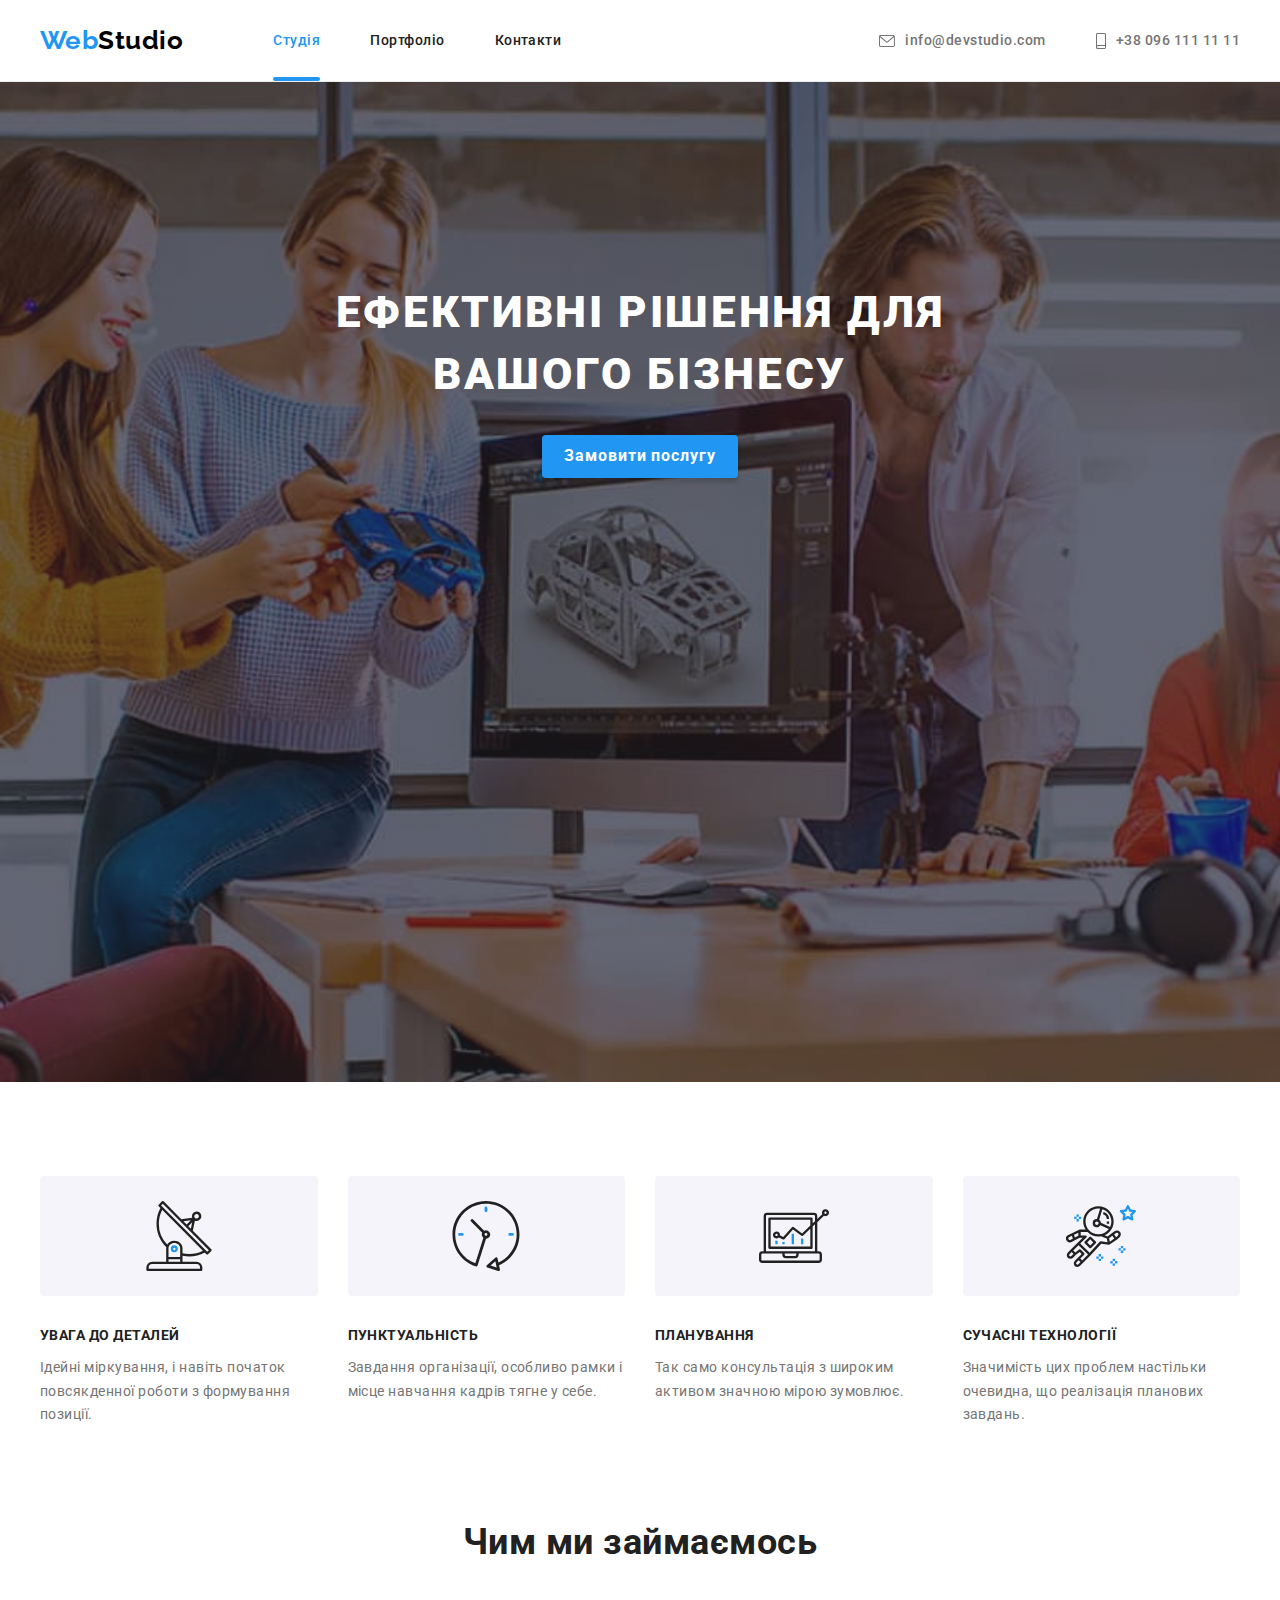
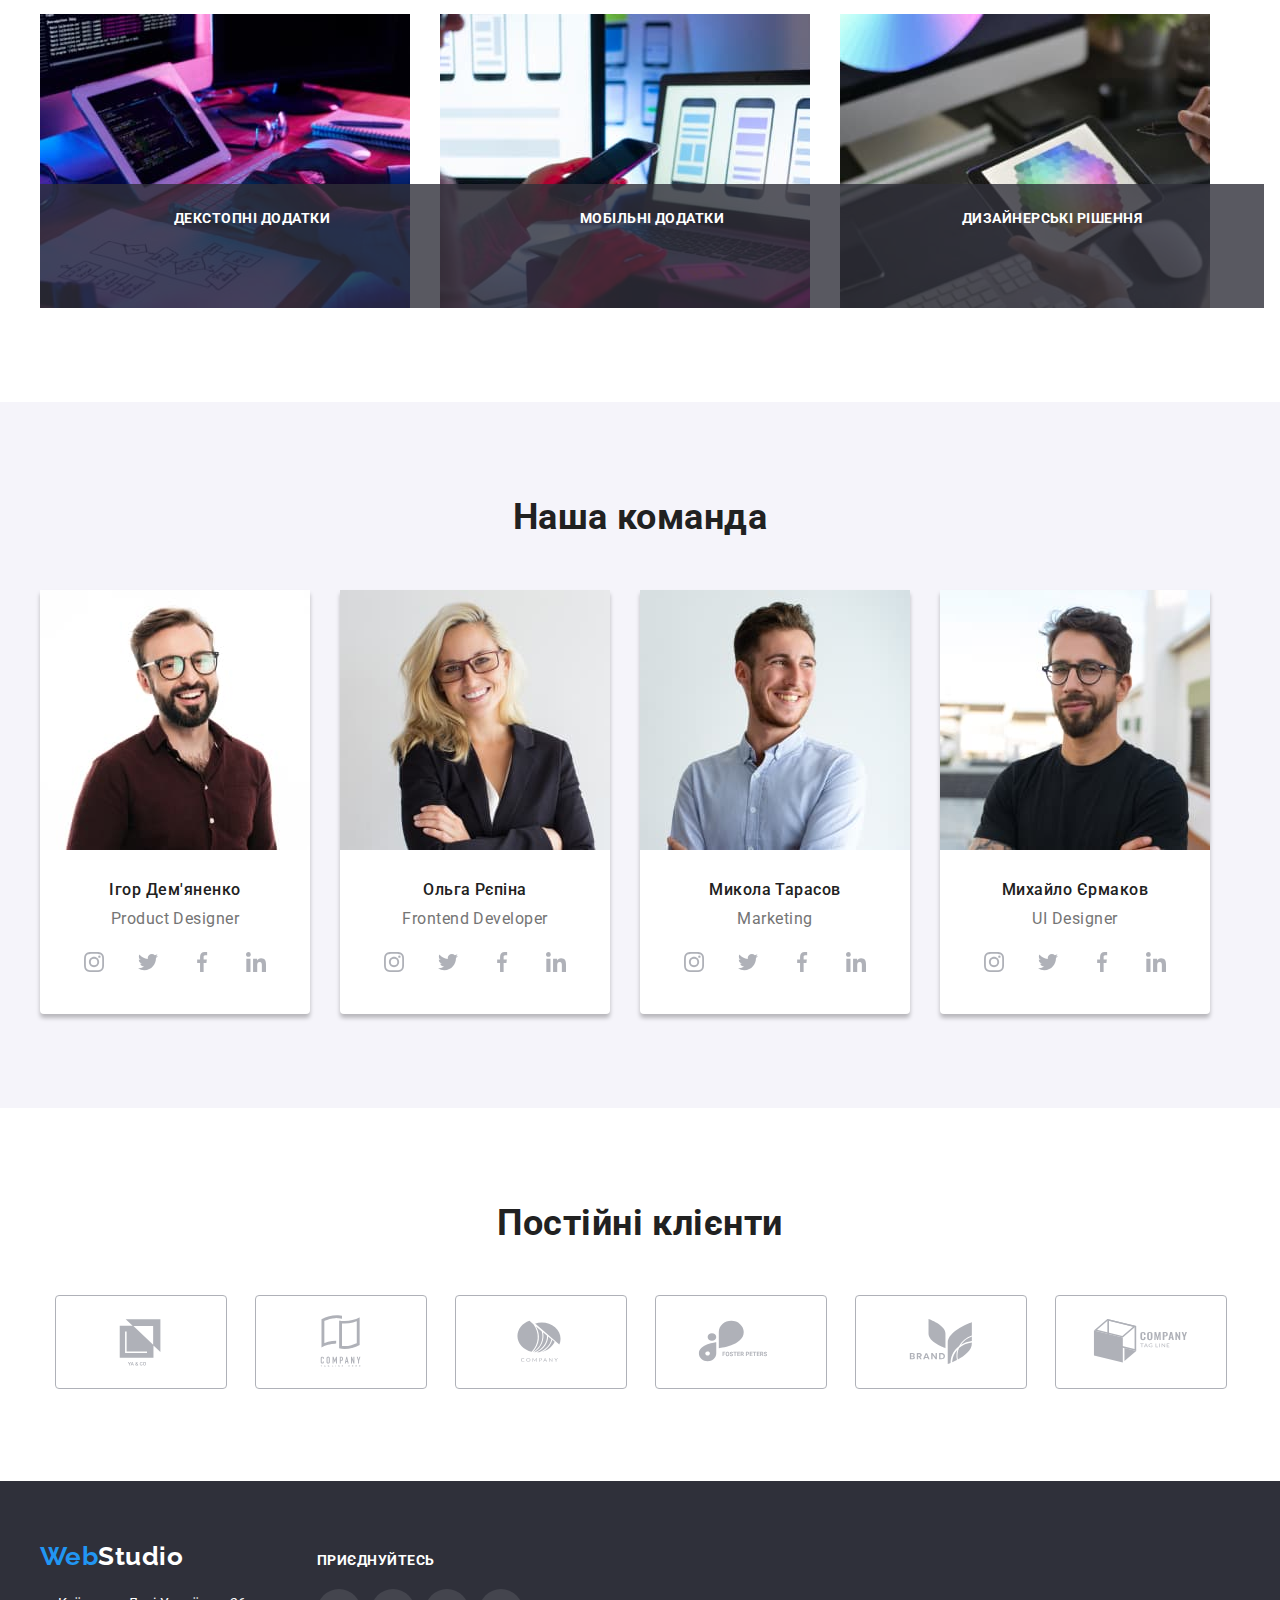
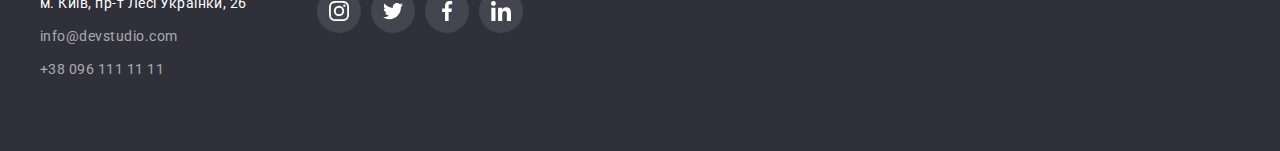
==== commit ffb7a4ec: "hw5" ====
--- a/index.html
+++ b/index.html
@@ -13,7 +13,7 @@
 </head>
 <body>
   <header class="header">
-    <div class="container">
+    <div class="container header-box">
     <nav class="nav-item">
       <a href="./" class="emblem header-logo"><span class="web-logo">Web</span><span class="studio-logo">Studio</span></a>
     <ul class="site-nav">
@@ -34,7 +34,7 @@
     <section class="banner">
       <div class="container">
       <h1 class="banner-title">Ефективні рішення для вашого бізнесу</h1>
-      <button type="button" class="button text-button">Замовити послугу</button>
+      <button type="button" class="button text-button" data-modal-open>Замовити послугу</button>
     </div>
     </section>
   <!--Особливості-->
@@ -80,19 +80,19 @@
     <ul class="section-group">
       <li class="section-item">
         <div class="section-addition">
-        <img src="./image/box1.jpg" alt="людина друкує на клавіатурі" width="370" height="294">
+        <img src="./image/box1.jpg" alt="людина друкує на клавіатурі" width="370" height="294" class="image">
         <div class="section-label"><p class="section-label-text">ДЕКСТОПНІ ДОДАТКИ</p></div>
       </div>
       </li>
       <li class="section-item">
         <div class="section-addition">
-        <img src="./image/box2.jpg" alt="людина тримає телефон в руках" width="370" height="294">
+        <img src="./image/box2.jpg" alt="людина тримає телефон в руках" width="370" height="294" class="image">
         <div class="section-label"><p class="section-label-text">МОБІЛЬНІ ДОДАТКИ</p></div>
         </div>
       </li>
       <li class="section-item">
         <div class="section-addition">
-        <img src="./image/box3.jpg" alt="людина тримає планшет і стилус" width="370" height="294">
+        <img src="./image/box3.jpg" alt="людина тримає планшет і стилус" width="370" height="294" class="image">
         <div class="section-label"><p class="section-label-text">ДИЗАЙНЕРСЬКІ РІШЕННЯ</p></div>
         </div>
       </li>
@@ -352,5 +352,10 @@
       </div>
     </div>
   </footer>
+<div class="backdrop is-hidden" data-modal>
+  <div class="modal"><button data-modal-close class="modal-button"><svg width="11" height="11"><use href="./image/sprite.svg#icon-close"></use>
+  </svg></button></div>
+</div>
+<script src="./js/modal.js"></script>
 </body>
 </html>--- a/css/styles.css
+++ b/css/styles.css
@@ -32,6 +32,7 @@
 .image{display: block;}
 
 /* Навігація сайту */
+.header-box{display: flex;}
 .nav-item{display: flex; align-items: center;}
 .site-nav { display: flex;}
 .site-nav-item {margin-right: 50px;}
@@ -39,21 +40,19 @@
 .site-nav .link {
     display: block;
     position: relative;
-    padding-top: 30px;
-    padding-bottom: 30px;
+    padding-top: 32px;
+    padding-bottom: 32px;
     color:var(--title-text-color);
     text-decoration: none; 
     font-weight: 500;
     font-size: 14px; 
-    line-height: 1.1;}
-    /* transition-property: color;
-    transition-duration: 250ms;
-    transition-timing-function: cubic-bezier(0.4, 0, 0.2, 1)}  */
-.site-nav .link:hover, .site-nav .link:focus {color:var(--accent)}
+    line-height: 1.1;
+    transition: color 250ms cubic-bezier(0.4, 0, 0.2, 1);}
+.site-nav .link:hover, .site-nav .link:focus {color:var(--accent);}
 .site-nav .link.current{color:var(--accent);}
 .link.current::after{position: absolute;
 content:" ";
-bottom: -3px;;
+bottom: -1px;
 left:0;
 width: 100%;
 height: 4px;
@@ -71,11 +70,13 @@
     text-decoration: none;
     font-weight: 500;
     font-size: 14px; 
-    line-height: 1.1;}
+    line-height: 1.1;
+    transition: color 250ms cubic-bezier(0.4, 0, 0.2, 1);}
 .contact-nav a:hover, .contact-nav a:focus, .header-icon:hover {color:var(--accent); fill: var(--accent);}
 .header-icon{
     margin-right: 10px;
-    fill:currentColor;}
+    fill:currentColor;
+    transition: fill 250ms cubic-bezier(0.4, 0, 0.2, 1);}
 .emblem{text-decoration: none;
     font-family: 'Raleway';
     font-weight: 700; 
@@ -121,7 +122,8 @@
     margin-top: 0;
 }
 .feature-text, .team-work {color:var(--main-text-color);}
-                                              /* Банер */
+
+    /* Банер */
 
 .banner{padding-top: 200px;
     padding-bottom: 200px;
@@ -157,16 +159,16 @@
     border-radius: 4px;
     cursor: pointer;
     font-family: inherit;
-}
-.button :hover, .button :focus {background-color:#188CE8}
+    transition: background-color 250ms cubic-bezier(0.4, 0, 0.2, 1);}
+.button :hover, .button :focus {background-color:#188CE8;}
 .text-button{
     color: #FFFFFF;
     font-size: 16px; 
     line-height: 1.9; 
     font-weight: 700;
-    letter-spacing: 0.06em;
-}
-                                            /* Особливості */
+    letter-spacing: 0.06em;}
+
+ /* Особливості */
 
 .section-feature {
     background-color: var(--main-background-color);
@@ -193,7 +195,7 @@
 }
 .feature-text{ font-size: 14px; line-height:1.7;}
 
-                                         /* Чим ми займаємось */
+  /* Чим ми займаємось */
 
 .section{ 
     padding-bottom: 94px;
@@ -220,7 +222,7 @@
     text-transform: uppercase;
     color:var(--main-background-color);}
 
-                                            /* Наша команда */
+    /* Наша команда */
 
 .team{
     padding-top: 94px;
@@ -257,7 +259,8 @@
     width: 44px;
     height: 44px;
     border-radius: 50%;
-    fill:var(--fill-icon);}
+    fill:var(--fill-icon);
+    transition:fill 250ms cubic-bezier(0.4, 0, 0.2, 1);}
 .team-sub-link:hover, .team-sub-link:focus {fill:var(--main-background-color);background-color: var(--accent);}
 
     /* Постійні клієнти */
@@ -283,7 +286,8 @@
     height: 100%;
     border: 1px solid var(--fill-icon);
     border-radius: 4px;
-    fill: var(--fill-icon);}
+    fill: var(--fill-icon);
+    transition: fill 250ms cubic-bezier(0.4, 0, 0.2, 1), border 250ms cubic-bezier(0.4, 0, 0.2, 1);}
 .clients-link:hover, .clients-link:focus {border: 1px solid var(--accent); fill:var(--accent);}
 
     /* Портфоліо */
@@ -306,7 +310,9 @@
     font-size: 16px;
     line-height: 1.6;
     font-family: inherit;
-    border-radius: 4px;}
+    border-radius: 4px;
+    transition: background-color 250ms cubic-bezier(0.4, 0, 0.2, 1), 
+    color 250ms cubic-bezier(0.4, 0, 0.2, 1);}
 .text-button{padding: 6px 22px;}
 .filter-button:hover,.filter-button:focus {background-color: var(--accent);
     color:var(--main-background-color);
@@ -315,8 +321,9 @@
 .projects-item{
     margin-right: 30px;
     margin-bottom: 30px;
-    width: 370px;}
-.projects-item:hover{box-shadow:0px 4px 4px rgba(0, 0, 0, 0.25);}
+    width: 370px;
+    transition: color 250ms cubic-bezier(0.4, 0, 0.2, 1);}
+.projects-item:hover{box-shadow:0px 4px 4px rgba(0, 0, 0, 0.25); }
 .projects-item:nth-child(3n){margin-right: 0;}
 .projects-item:nth-last-child(-n + 3){margin-bottom: 0;}
 .projects-link{text-decoration: none;}
@@ -336,15 +343,22 @@
      border-left: 1px solid #EEEEEE;}
 .thumb{position: relative;
 overflow: hidden;}
-.overlay{background-color:rgba(0, 0, 0, 0.15); 
+.overlay{background: rgba(33, 150, 243, 0.9); 
     position:absolute;
     top: 0; 
     left: 0; 
     width:100%; 
     height: 100%;
-    transform:translateY(100%);
-    transition:transform 250 ms cubic-bezier(0.4, 0, 0.2, 1);}
+    transform:translateY(101%);
+    transition: transform 250ms cubic-bezier(0.4, 0, 0.2, 1);}
+
 .thumb:hover .overlay {transform:translateY(0);}
+.description{position: absolute;
+    padding: 63px 24px;
+    text-align: left;
+    font-size: 18px;
+    line-height: 1.5;
+    color: #FFFFFF;}
 /* Підвал сайту */
 
 .footer{padding-top: 60px;
@@ -366,9 +380,9 @@
     color: rgba(255, 255, 255, 0.6);
     text-decoration:none;
     font-size: 14px;
-    line-height:1.7;}
+    line-height:1.7;
+    transition: color 250ms cubic-bezier(0.4, 0, 0.2, 1);}
 .footer-contact:hover , .footer-contact:focus{color:var(--accent);}
-
 .subscribe{margin-left: 70px;}
 .subscribe-title{
     font-weight: 700;
@@ -389,5 +403,34 @@
     border-radius: 50%;
     width: 44px;
     height: 44px;
-    fill: var(--main-background-color);}
-.subscribe-link:hover, .subscribe-link:focus{background-color: var(--accent);}+    fill: var(--main-background-color);
+    transition: background-color 250ms cubic-bezier(0.4, 0, 0.2, 1);}
+.subscribe-link:hover, .subscribe-link:focus{background-color: var(--accent);}
+ /* Модальне вікно */
+.backdrop{position:fixed;
+top: 0;
+left: 0;
+width:100%;
+height: 100%;
+background-color:rgba(0, 0, 0, 0.2);
+opacity:1;
+transition: opacity 250ms cubic-bezier(0.4, 0, 0.2, 1);}
+.modal{position: absolute;
+top: 50%;
+left:50%;
+min-height: 580px;
+min-width: 530px;
+background-color:#FFFFFF;
+transform:translate(-50%,-50%) scale(1);
+transition: transform 250ms cubic-bezier(0.4, 0, 0.2, 1);}
+.backdrop.is-hidden{visibility:hidden;
+    opacity:0;
+    pointer-events: none;}
+.backdrop.is-hidden .modal{transform: translate(-50%, -50%) scale(1.1);}
+.modal-button{position: absolute;
+top: 3px;
+right: 4px;
+border: 1px solid rgba(249, 10, 10, 0.1);
+border-radius: 50%;
+background-color: #FFFFFF;
+cursor: pointer;}
